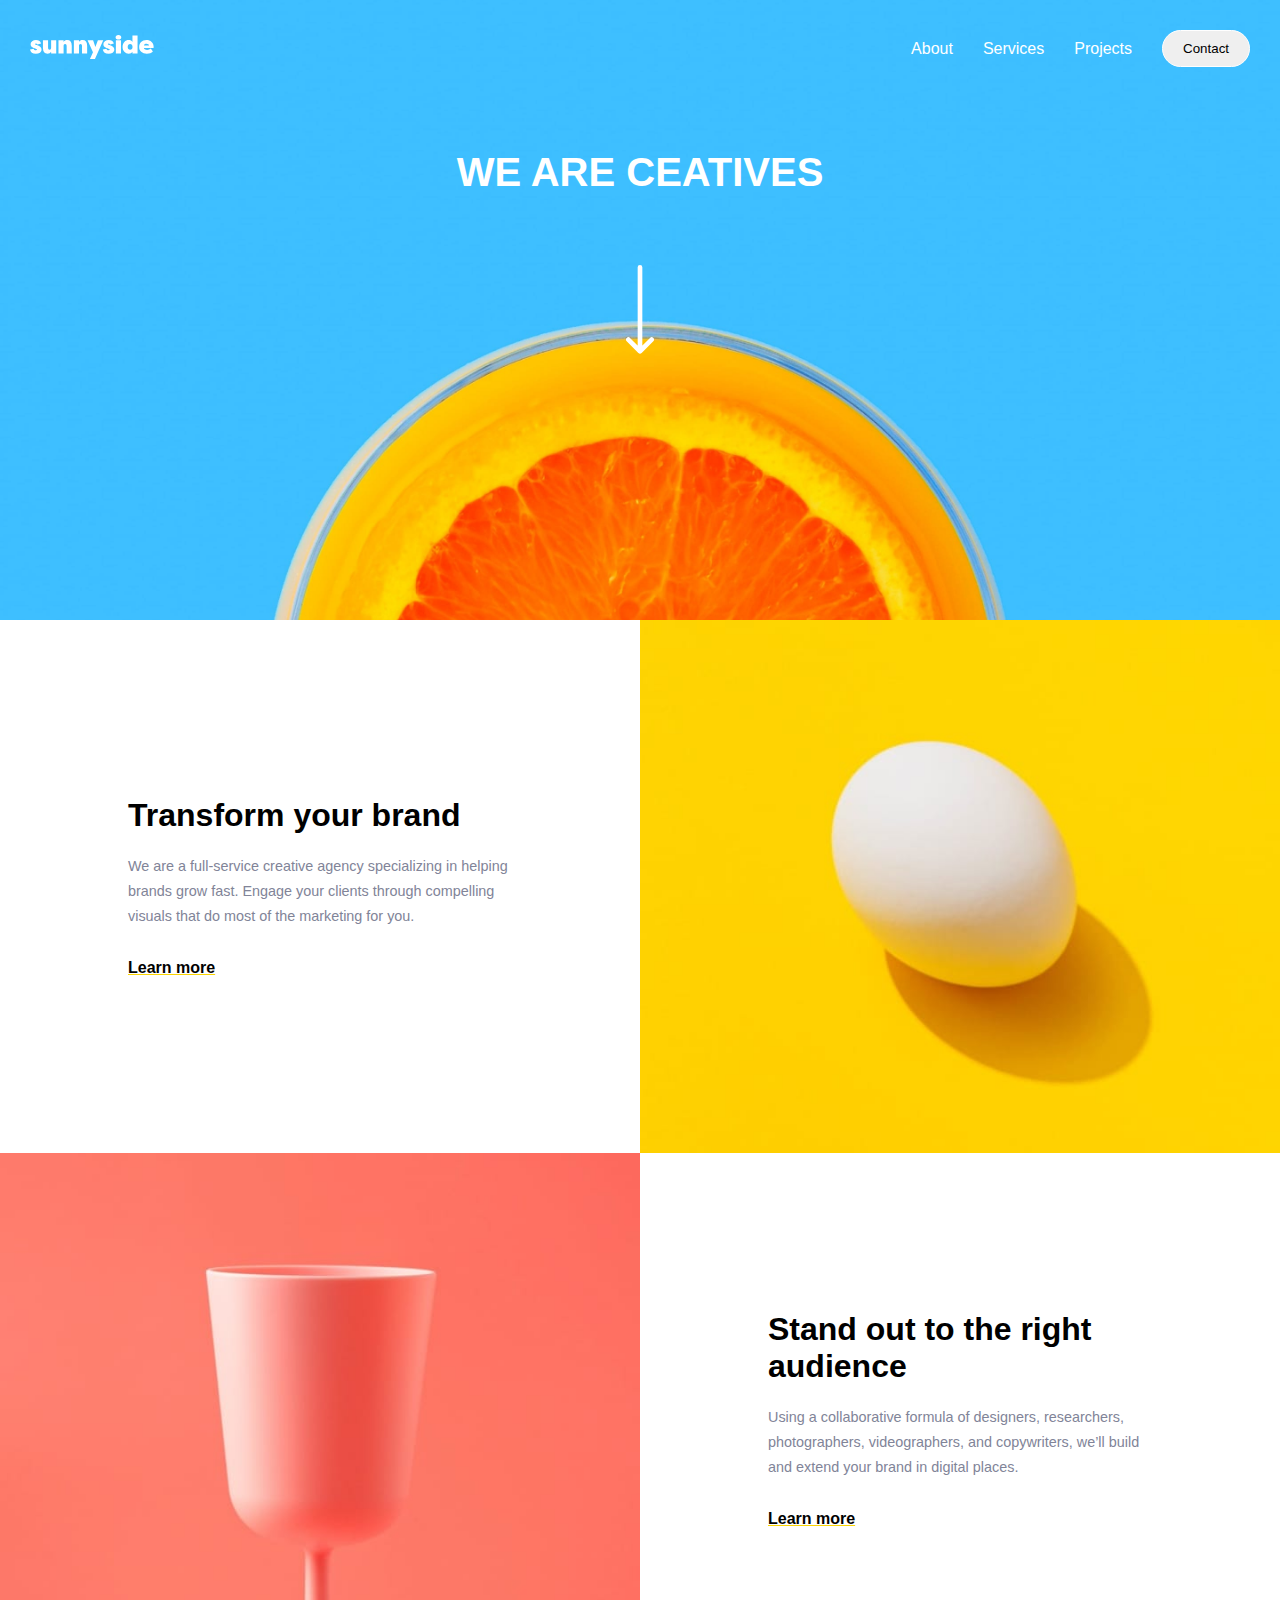
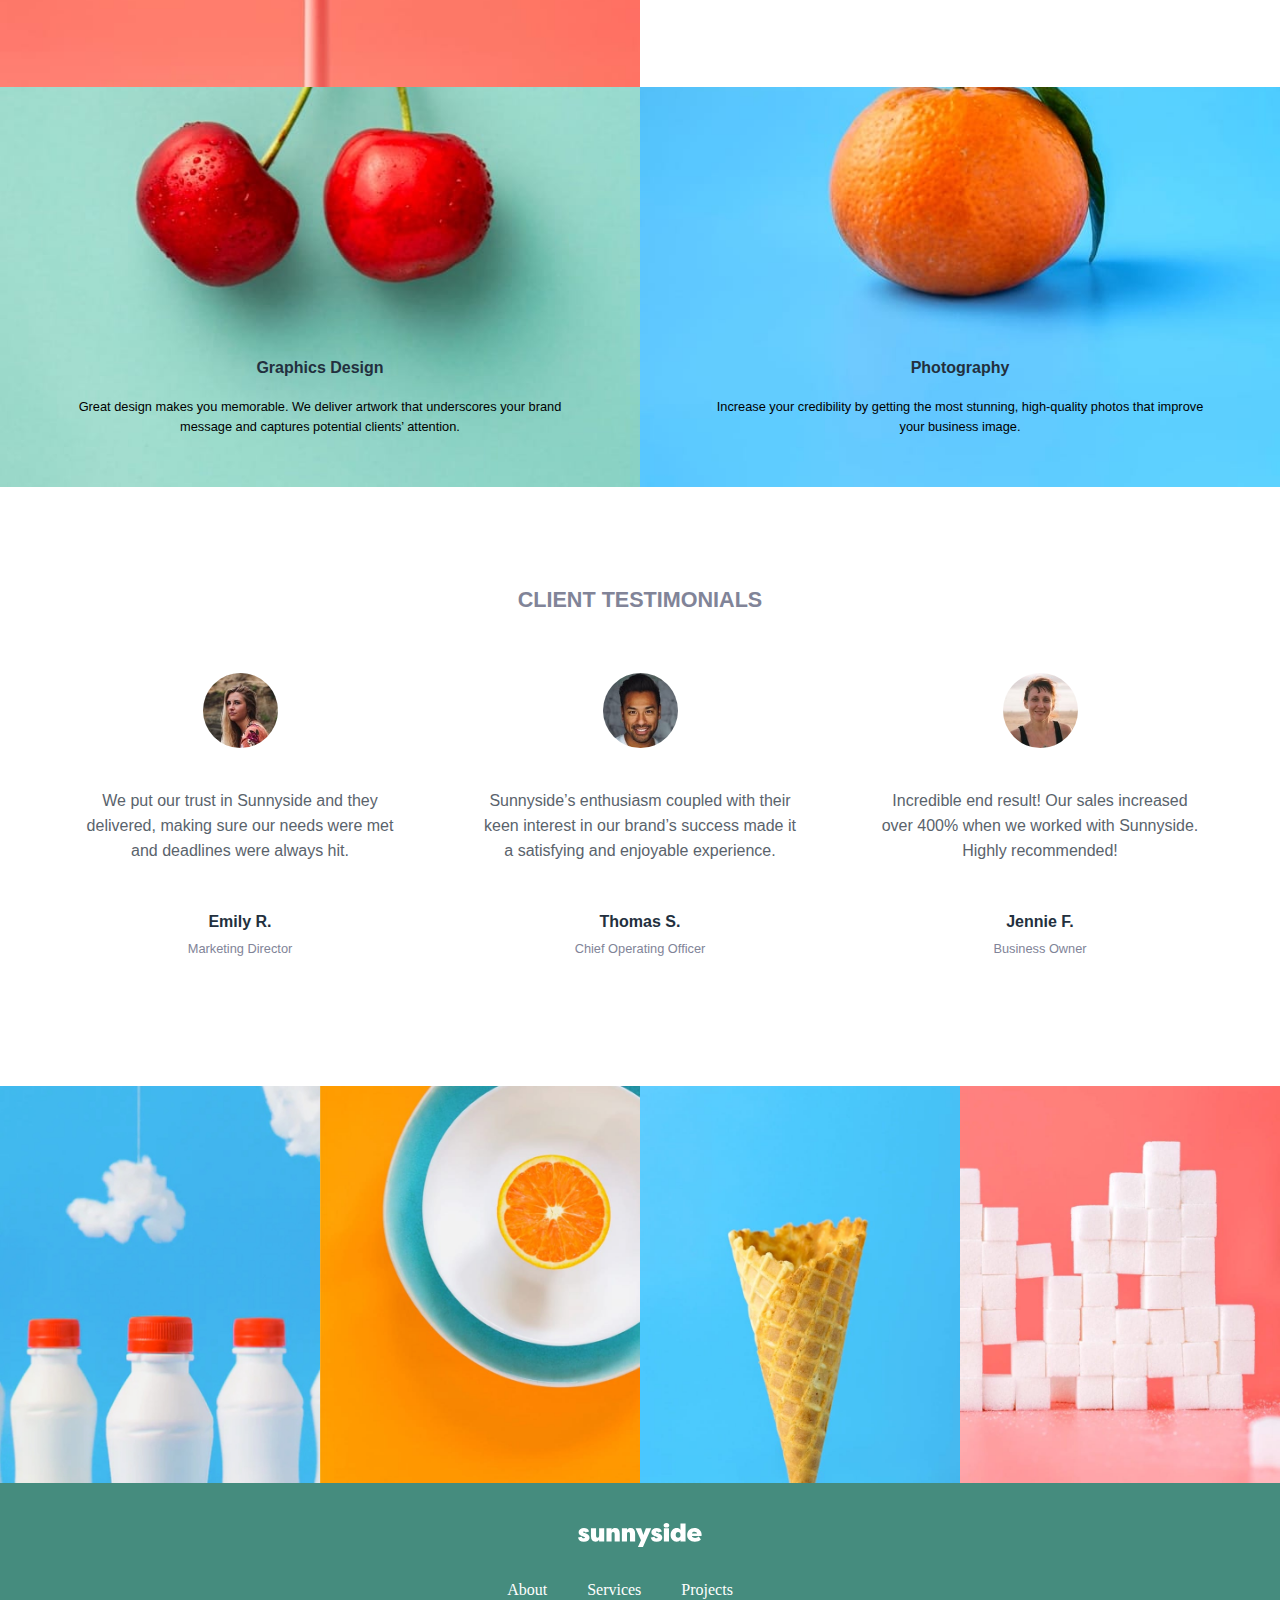
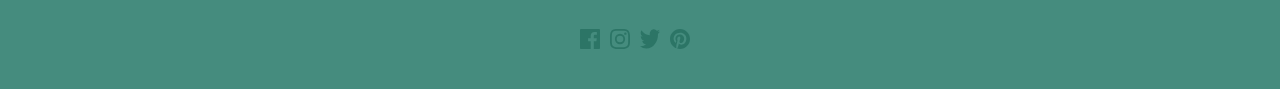
==== sunnyside-agency-landing-page-main/sunnyside-agency-landing-page-main/index.html @ eaf35a94 "Challenge frontend mentor 5, junior" ====
<!DOCTYPE html>
<html lang="en">
<head>
  <meta charset="UTF-8">
  <meta name="viewport" content="width=device-width, initial-scale=1.0"> <!-- displays site properly based on user's device -->

  <link rel="icon" type="image/png" sizes="32x32" href="./images/favicon-32x32.png">
  <link rel="stylesheet" href="style.css">
  <link rel="preconnect" href="https://fonts.googleapis.com">
  <link rel="preconnect" href="https://fonts.gstatic.com" crossorigin>
  <link rel="preconnect" href="https://fonts.google.com/specimen/Barlow">
  <link rel="preconnect" href="https://fonts.google.com/specimen/Fraunces">
  
  <title>Frontend Mentor | Sunnyside agency landing page</title>
</head>
<body>
  <nav>
    <div class="nav-logo">
      <img src="images/logo.svg" alt="logo">
    </div>
    <div class="menu-dropdown" id="btnMenu">
      <img src="images/icon-hamburger.svg" class="hamburger">
      <div class="menu-box">
        <ul>
          <li>About</li>
          <li>Services</li>
          <li>Projects</li>
          <li><button>Contact</button></li>
        </ul>
      </div>
    </div>
    <div class="nav-right">
      <ul>
        <li>About</li>
        <li>Services</li>
        <li>Projects</li>
      </ul>
      <button>Contact</button>
    </div>
  </nav>
  <header>
    <div class="header-title">WE ARE CEATIVES</div>
    <div class="header-arrow">
      <img src="images/icon-arrow-down.svg">
    </div>
  </header>
  <div class="section-cols">
    <div class="section-col">
      <div class="section-col-content">
        <div class="section-col-title">
          <h1>Transform your brand</h1>
        </div>
        <div class="section-col-description">
          <span>We are a full-service creative agency specializing in helping brands grow fast. Engage your clients through compelling visuals that do most of the marketing for you.
            </span>
          </div>
        <div class="section-col-link">
          Learn more
        </div>
      </div>
    </div>
    <div class="section-col">
      <img src="images/desktop/image-transform.jpg">
    </div>
  </div>
  <div class="section-cols-reverse">
    <div class="section-col">
      <div class="section-col-content">
        <div class="section-col-title">
          <h1>Stand out to the right audience</h1>
        </div>
        <div class="section-col-description">
          <span>Using a collaborative formula of designers, researchers, photographers, videographers, and copywriters, we’ll build and extend your brand in digital places.
            </span>
          </div>
        <div class="section-col-link">
          Learn more
        </div>
      </div>
    </div>
    <div class="section-col">
      <img src="images/desktop/image-stand-out.jpg">
    </div>
  </div>
  <div class="section-cols">
    <div class="section-col-img">
      <div class="txt-center-bottom">
        <div class="txt-center-bottom-title">
          <span>Graphics Design</span>
        </div>
        <div class="txt-center-bottom-description">
          <span> Great design makes you memorable. We deliver artwork that underscores your brand message and captures potential clients’ attention.</span>
        </div>
      </div>
    </div>
    <div class="section-col-img">
      <div class="txt-center-bottom">
        <div class="txt-center-bottom-title">
          <span>Photography</span>
        </div>
        <div class="txt-center-bottom-description">
          <span> Increase your credibility by getting the most stunning, high-quality photos that improve your business image.</span>
        </div>
      </div>
    </div>
  </div>
  <div class="section-clients">
    <div class="section-clients-title">
      <h2>CLIENT TESTIMONIALS</h2>
    </div>
    <div class="section-clients-cols">
      <div class="section-clients-col">
        <img src="images/image-emily.jpg" alt="woman">
        <div class="section-clients-col-description">
          <span>We put our trust in Sunnyside and they delivered, making sure our needs were met and deadlines were always hit.</span>
        </div>
        <div class="section-clients-col-name">
          <span>Emily R.</span>
        </div>
        <div class="section-clients-col-rol">
          <span>Marketing Director</span>
        </div>
      </div>
      <div class="section-clients-col">
        <img src="images/image-thomas.jpg" alt="woman">
        <div class="section-clients-col-description">
          <span>Sunnyside’s enthusiasm coupled with their keen interest in our brand’s success made it a satisfying and enjoyable experience.</span>
        </div>
        <div class="section-clients-col-name">
          <span>Thomas S.</span>
        </div>
        <div class="section-clients-col-rol">
          <span>Chief Operating Officer</span>
        </div>
      </div>
      <div class="section-clients-col">
        <img src="images/image-jennie.jpg" alt="woman">
        <div class="section-clients-col-description">
          <span>Incredible end result! Our sales increased over 400% when we worked with Sunnyside. Highly recommended!</span>
        </div>
        <div class="section-clients-col-name">
          <span>Jennie F.</span>
        </div>
        <div class="section-clients-col-rol">
          <span>Business Owner</span>
        </div>
      </div>
    </div>
  </div>
  <div class="section-cols">
    <div class="section-col">
      <img src="images/desktop/image-gallery-milkbottles.jpg" alt="milk">
    </div>
    <div class="section-col">
      <img src="images/desktop/image-gallery-orange.jpg" alt="orange">
    </div>
    <div class="section-col">
      <img src="images/desktop/image-gallery-cone.jpg" alt="cone">
    </div>
    <div class="section-col">
      <img src="images/desktop/image-gallery-sugarcubes.jpg" alt="sugar">
    </div>
  </div>
  <footer>
    <div class="footer-logo">
      <img src="images/logo.svg">
    </div>
    <div class="footer-links">
      <ul>
        <li>About</li>
        <li>Services</li>
        <li>Projects</li>
      </ul>
    </div>
    <div class="footer-icons">
      <img src="images/icon-facebook.svg">
      <img src="images/icon-instagram.svg">
      <img src="images/icon-twitter.svg">
      <img src="images/icon-pinterest.svg">
    </div>
  </footer>
  <script src="script.js"></script>
</body>
</html>
---- sunnyside-agency-landing-page-main/sunnyside-agency-landing-page-main/style.css ----
:root {
    --soft-red: hsl(7, 99%, 70%);
    --yellow: hsl(51, 100%, 49%);
    --dark-desaturated-cyan: hsl(167, 40%, 24%);
    --dark-blue: hsl(198, 62%, 26%);
    --dark-moderate-cyan: hsl(168, 34%, 41%);

    --very-dark-desaturated-blue: hsl(212, 27%, 19%);
    --very-dark-grayish-blue: hsl(213, 9%, 39%);
    --dark-grayish-blue: hsl(232, 10%, 55%);
    --grayish-blue: hsl(210, 4%, 67%);
    --white:  hsl(0, 0%, 100%);
}

* {
    padding: 0;
    margin: 0;
}

body {
    width: 100%;
    height: auto;
    display: flex; 
    flex-direction: column;
}

nav {
    display: flex;
    justify-content: space-between;
    align-items: center;
    position: absolute;
    top: 0;
    left: 0;
    width: 100%;
    font-family: "Barlow", sans-serif;
}

nav .nav-logo {
    width: 200px;
    padding: 30px;
}

.hamburger {
    display: none;   
}

.hamburger:hover{
    cursor: pointer;
}

.menu-box {
    display: none;
    width: 280px;
    height: 260px;
    background-color: white;
    position: absolute;
    top: 60px;
    right: 20px;
    overflow: hidden;
}

.menu-box ul {
    width: 100%;
    height: 100%;
    list-style: none;
    display: flex;
    flex-direction: column;
    justify-content: flex-start;
    align-items: center;
}

.menu-box ul li {
    width: 100%;
    text-align: center;
    padding: 20px;
}

.menu-box ul li  button {
    padding: 15px 30px;
    background-color: var(--yellow);
    border: 1px solid var(--yellow);
    border-radius: 20px;
    font-weight: 600;
}

.menu-box ul li:hover{
    cursor: pointer;
}

.menu-box ul li  button:hover{
    cursor: pointer;
}

.nav-right {
    padding: 30px;
    display: flex;
    align-items: center;
    justify-content: center;
}

.nav-right ul {
    list-style: none;
    display: flex;
}

.nav-right ul li {
    margin-right: 30px;
    color: var(--white);
}

.nav-right ul li:hover{
    cursor: pointer;
    color: white;
    transition: all 0.2s;
}

.nav-right button {
    padding: 10px 20px;
    border-radius: 20px;
    border: 1px solid var(--white);
}

.nav-right button:hover{
    background-color: white;
    transition: all 0.2s;
    cursor: pointer;
}

header {
    background-image: url(images/desktop/image-header.jpg);
    background-repeat: no-repeat;
    background-size: cover;
    background-position: center center;
    width: 100%;
    height: 620px;
    display: flex;
    flex-direction: column;
    justify-content: flex-start;
    align-items: center;
}

.header-title {
    font-size: 2.5rem;
    font-family: "Barlow", sans-serif;
    font-weight: 900;
    color: var(--white);
    margin-top: 150px;
}

.header-arrow {
    margin-top: 70px;
}

.header-arrow img {
    width: 28px;
}

.section-cols {
    width: 100%;
    display: flex;
}

.section-cols-reverse {
    width: 100%;
    display: flex;
    flex-direction: row-reverse;
}

.section-col {
    flex: 1 0 50%;
    display: flex;
    justify-content: center;
    align-items: center;
}

.section-col img {
    width: 100%;
    height: 100%;
    object-fit: cover;
}

.section-col-content {
    width: 60%;
    height: 100%;
    display: flex;
    flex-direction: column;
    justify-content: center;
    align-items: center;
    font-family: "Barlow", sans-serif;
}

.section-col-title {
    width: 100%;
    margin-top: 20px;
}

.section-col-description {
    margin-top: 20px;
    width: 100%;
}

.section-col-description span {
    line-height: 25px;
    color: var(--dark-grayish-blue);
    font-size: 0.9rem;
}

.section-col-link {
    width: 100%;
    font-size: 1.0rem;
    font-weight: 600;
    margin-top: 30px;
    text-decoration: underline;
    text-decoration-color: var(--yellow);
    margin-bottom: 20px;
}


.section-col-img {
    flex: 1 0 50%;
    background-repeat: no-repeat;
    background-size: cover;
    background-position: center center;
    display: flex;
    justify-content: center;
    align-items: center;
    height: 400px;
    font-family: "Barlow", sans-serif;
}

.section-cols:nth-child(5) .section-col-img:first-child {
    background-image: url(images/desktop/image-graphic-design.jpg);
}

.section-cols:nth-child(5) .section-col-img:last-child {
    background-image: url(images/desktop/image-photography.jpg);
}

.txt-center-bottom {
    width: 100%;
    height: 100%;
    display: flex;
    flex-direction: column;
    justify-content: end;
    align-items: center;
    margin-bottom: 100px;
}

.txt-center-bottom-title span {
    color:hsl(212, 27%, 19%);
    font-weight: 600;
}

.txt-center-bottom-description {
    width: 80%;
    margin-top: 20px;
    text-align: center;
}

.txt-center-bottom-description span {
    line-height: 20px;
    font-size: 0.8rem;
}

.section-clients {
    width: 100%;
    display: flex;
    flex-direction: column;
    justify-content: center; 
    align-items: center;
    background-color: var(--white);
    font-family: "Barlow", sans-serif;
}

.section-clients-title {
    color:hsl(232, 10%, 55%);
    font-size: 0.9rem;
    margin-top: 100px;
}

.section-clients-cols {
    display: flex;
    flex-wrap: wrap;
    margin-top: 60px;
    justify-content: center;
    align-items: center;
    margin-bottom: 100px;
}

.section-clients-col {
    width: 400px;
    display: flex;
    flex-direction: column;
    justify-content: center;
    align-items: center;
}

.section-clients-col img {
    border-radius: 50%;
    width: 75px;
    height: 75px;
}

.section-clients-col-description {
    text-align: center;
    width: 80%;
    margin-top: 40px;
}

.section-clients-col-description span {
    color:hsl(213, 9%, 39%);
    line-height: 25px;
}

.section-clients-col-name {
    margin-top: 50px;
    color:hsl(212, 27%, 19%);
    font-weight: 900;
}

.section-clients-col-rol{
    font-size: 0.8rem;
    margin-top: 10px;
    color:hsl(232, 10%, 55%);
    margin-bottom: 30px;
}


.section-cols:nth-child(7) .section-col {
    flex: 1 0 25%;
}

footer {
    background-color:hsl(168, 34%, 41%);
    width: 100%;
    display: flex;
    flex-direction: column;
    justify-content: center;
    align-items: center;
}

.footer-logo {
    margin-top: 40px;
}

.footer-links {
    margin-top: 30px;
}

.footer-links ul {
    list-style: none;
    display: flex; 
    flex-direction: row;
}

.footer-links ul li {
    margin-right: 40px;
    color: white;
    cursor: pointer;
}

.footer-icons {
    margin-top: 30px;
    margin-bottom: 40px;
    display: flex;
}

.footer-icons img {
    margin-right: 10px;
    width: 20px;
}

.footer-icons img:hover{
    cursor: pointer;
}



@media (max-width: 500px) {
    
    .hamburger {
        display: inherit;
        margin-right: 20px;
    }

    .nav-right {
        display: none;
    }

    .header-title {
        text-align: center;
    }

    .section-cols, .section-cols-reverse{
        flex-direction: column;
    }

    .txt-center-bottom{
        justify-content: center;
        align-items: center;
        margin-bottom: 0px;
        margin-top: 150px;
        margin-bottom: 20px;
    }

    .section-clients-col-description {
        width: 50%;
    }
}
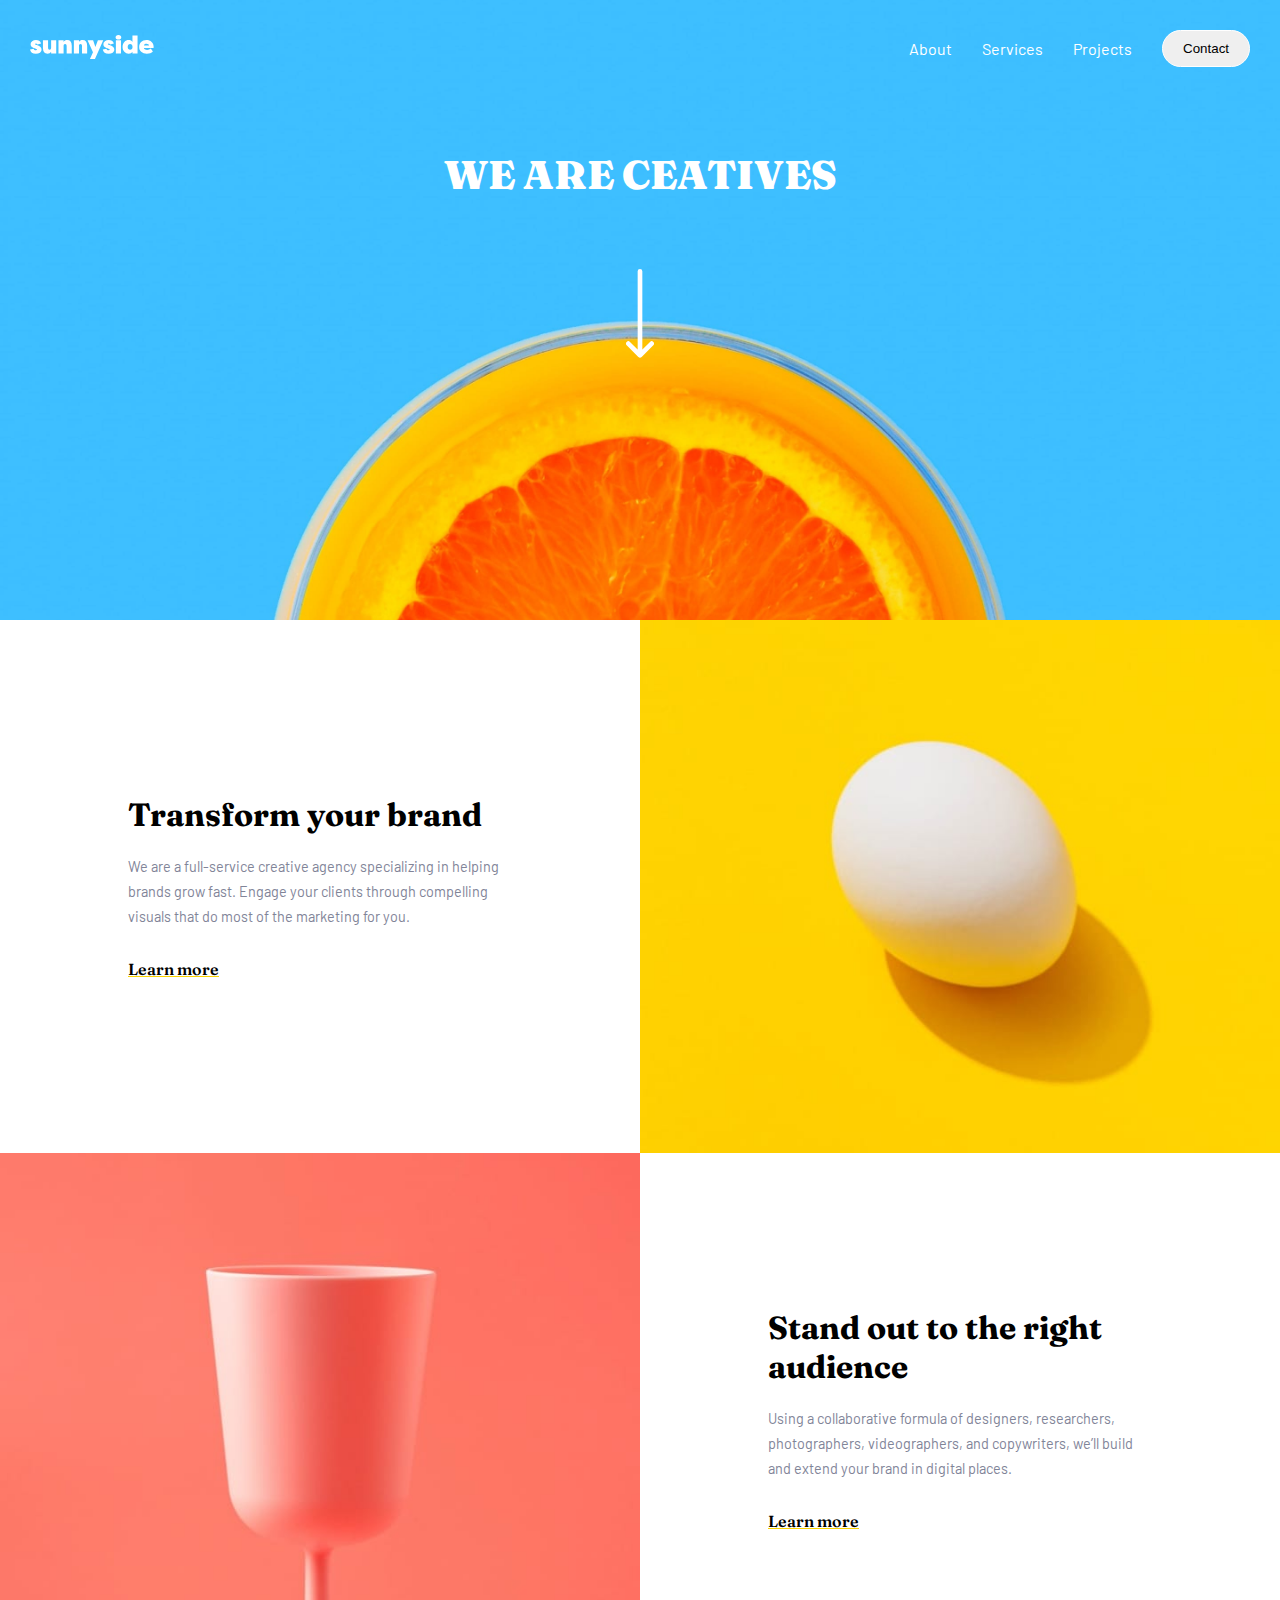
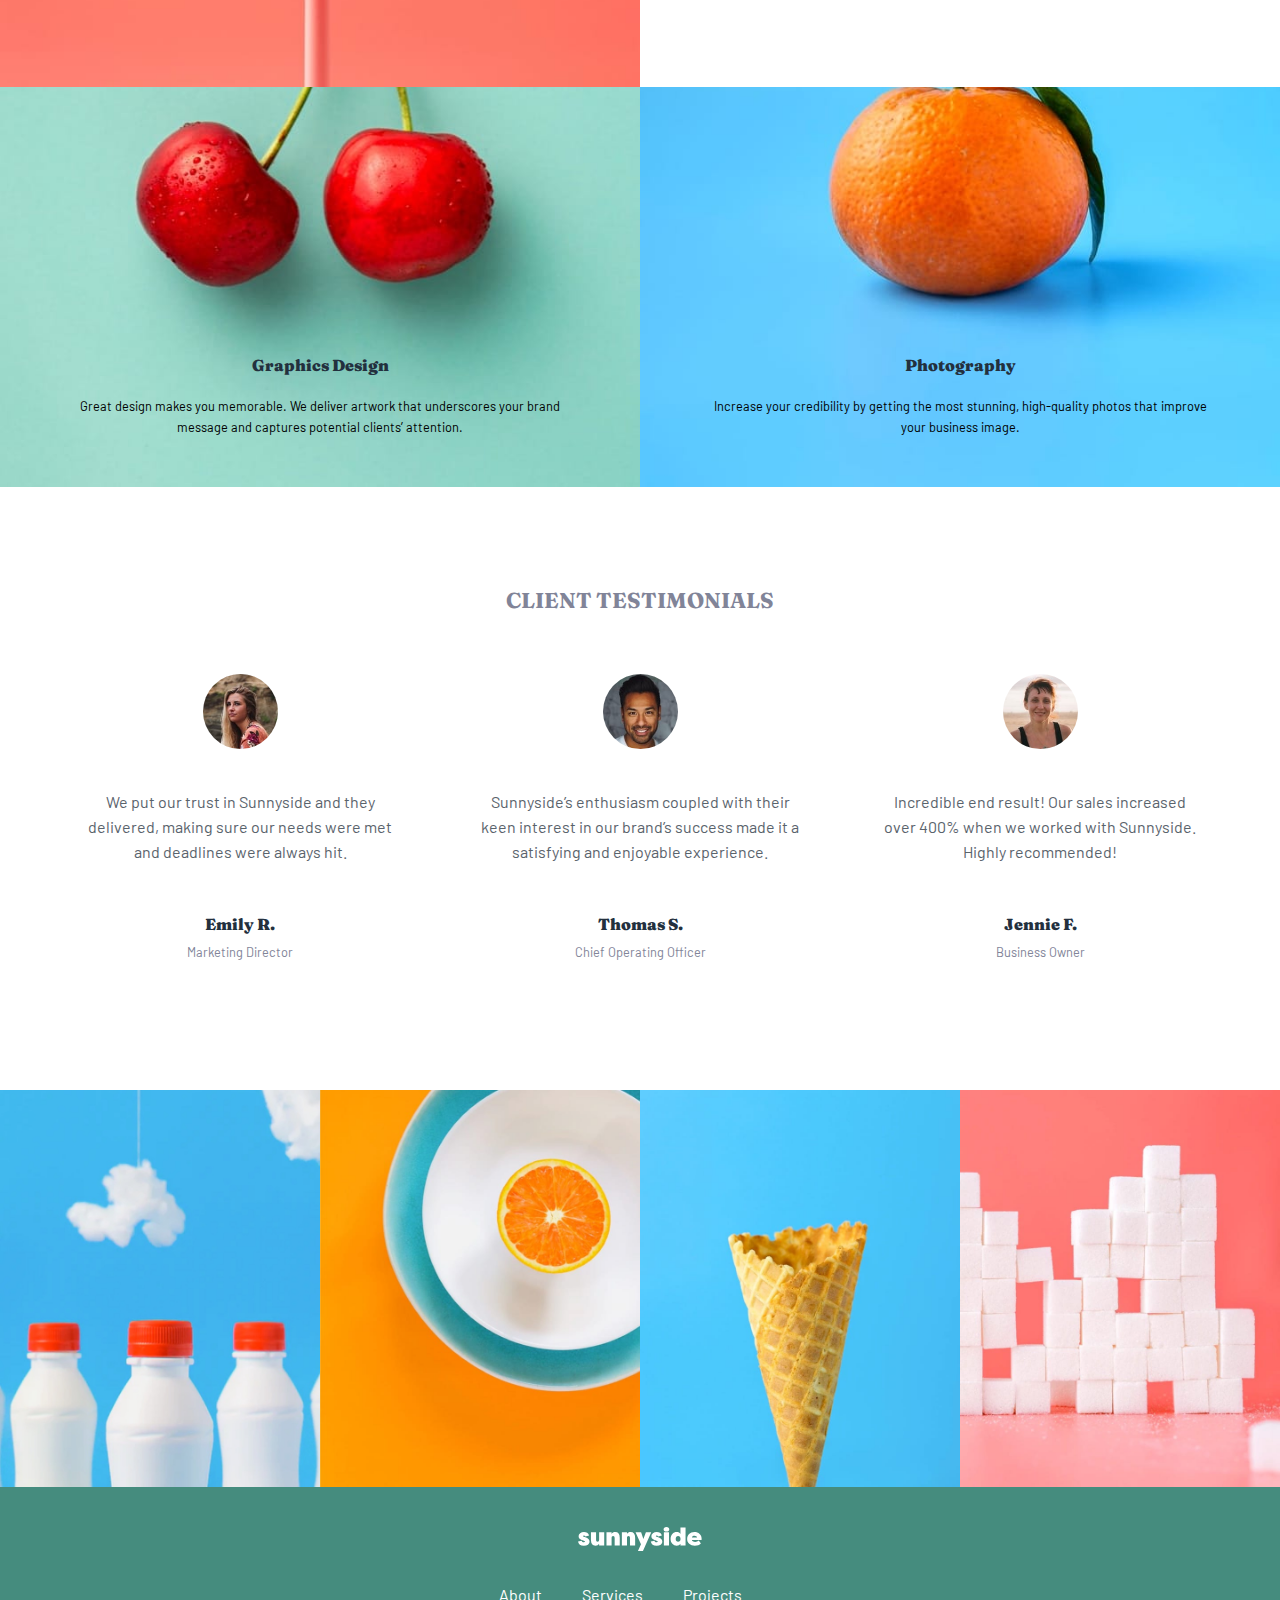
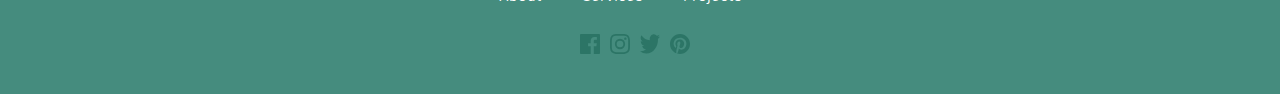
==== commit b52ae842: "Challenge frontend mentor 5, junior, fixing fonts" ====
--- a/sunnyside-agency-landing-page-main/sunnyside-agency-landing-page-main/index.html
+++ b/sunnyside-agency-landing-page-main/sunnyside-agency-landing-page-main/index.html
@@ -6,10 +6,11 @@
 
   <link rel="icon" type="image/png" sizes="32x32" href="./images/favicon-32x32.png">
   <link rel="stylesheet" href="style.css">
+  <link rel="stylesheet" href="https://fonts.google.com/specimen/Fraunces">
+
   <link rel="preconnect" href="https://fonts.googleapis.com">
   <link rel="preconnect" href="https://fonts.gstatic.com" crossorigin>
-  <link rel="preconnect" href="https://fonts.google.com/specimen/Barlow">
-  <link rel="preconnect" href="https://fonts.google.com/specimen/Fraunces">
+  <link href="https://fonts.googleapis.com/css2?family=Barlow:wght@600&family=Fraunces:wght@700;900&display=swap" rel="stylesheet">
   
   <title>Frontend Mentor | Sunnyside agency landing page</title>
 </head>
--- a/sunnyside-agency-landing-page-main/sunnyside-agency-landing-page-main/style.css
+++ b/sunnyside-agency-landing-page-main/sunnyside-agency-landing-page-main/style.css
@@ -141,7 +141,7 @@
 
 .header-title {
     font-size: 2.5rem;
-    font-family: "Barlow", sans-serif;
+    font-family: "Fraunces", sans-serif;
     font-weight: 900;
     color: var(--white);
     margin-top: 150px;
@@ -186,23 +186,26 @@
     flex-direction: column;
     justify-content: center;
     align-items: center;
-    font-family: "Barlow", sans-serif;
 }
 
 .section-col-title {
     width: 100%;
     margin-top: 20px;
+    font-family: "Fraunces", sans-serif;
+    font-weight: 900;
 }
 
 .section-col-description {
     margin-top: 20px;
     width: 100%;
+    
 }
 
 .section-col-description span {
     line-height: 25px;
     color: var(--dark-grayish-blue);
     font-size: 0.9rem;
+    font-family: "Barlow", sans-serif;
 }
 
 .section-col-link {
@@ -213,6 +216,7 @@
     text-decoration: underline;
     text-decoration-color: var(--yellow);
     margin-bottom: 20px;
+    font-family: "Fraunces", sans-serif;
 }
 
 
@@ -248,7 +252,8 @@
 
 .txt-center-bottom-title span {
     color:hsl(212, 27%, 19%);
-    font-weight: 600;
+    font-weight: 900;
+    font-family: "Fraunces", sans-serif;
 }
 
 .txt-center-bottom-description {
@@ -260,6 +265,7 @@
 .txt-center-bottom-description span {
     line-height: 20px;
     font-size: 0.8rem;
+    font-family: "Barlow", sans-serif;
 }
 
 .section-clients {
@@ -276,6 +282,7 @@
     color:hsl(232, 10%, 55%);
     font-size: 0.9rem;
     margin-top: 100px;
+    font-family: "Fraunces", sans-serif;
 }
 
 .section-clients-cols {
@@ -310,12 +317,14 @@
 .section-clients-col-description span {
     color:hsl(213, 9%, 39%);
     line-height: 25px;
+    font-family: "Barlow", sans-serif;
 }
 
 .section-clients-col-name {
     margin-top: 50px;
     color:hsl(212, 27%, 19%);
     font-weight: 900;
+    font-family: "Fraunces", sans-serif;
 }
 
 .section-clients-col-rol{
@@ -323,6 +332,7 @@
     margin-top: 10px;
     color:hsl(232, 10%, 55%);
     margin-bottom: 30px;
+    font-family: "Barlow", sans-serif;
 }
 
 
@@ -357,6 +367,7 @@
     margin-right: 40px;
     color: white;
     cursor: pointer;
+    font-family: "Barlow", sans-serif;
 }
 
 .footer-icons {
